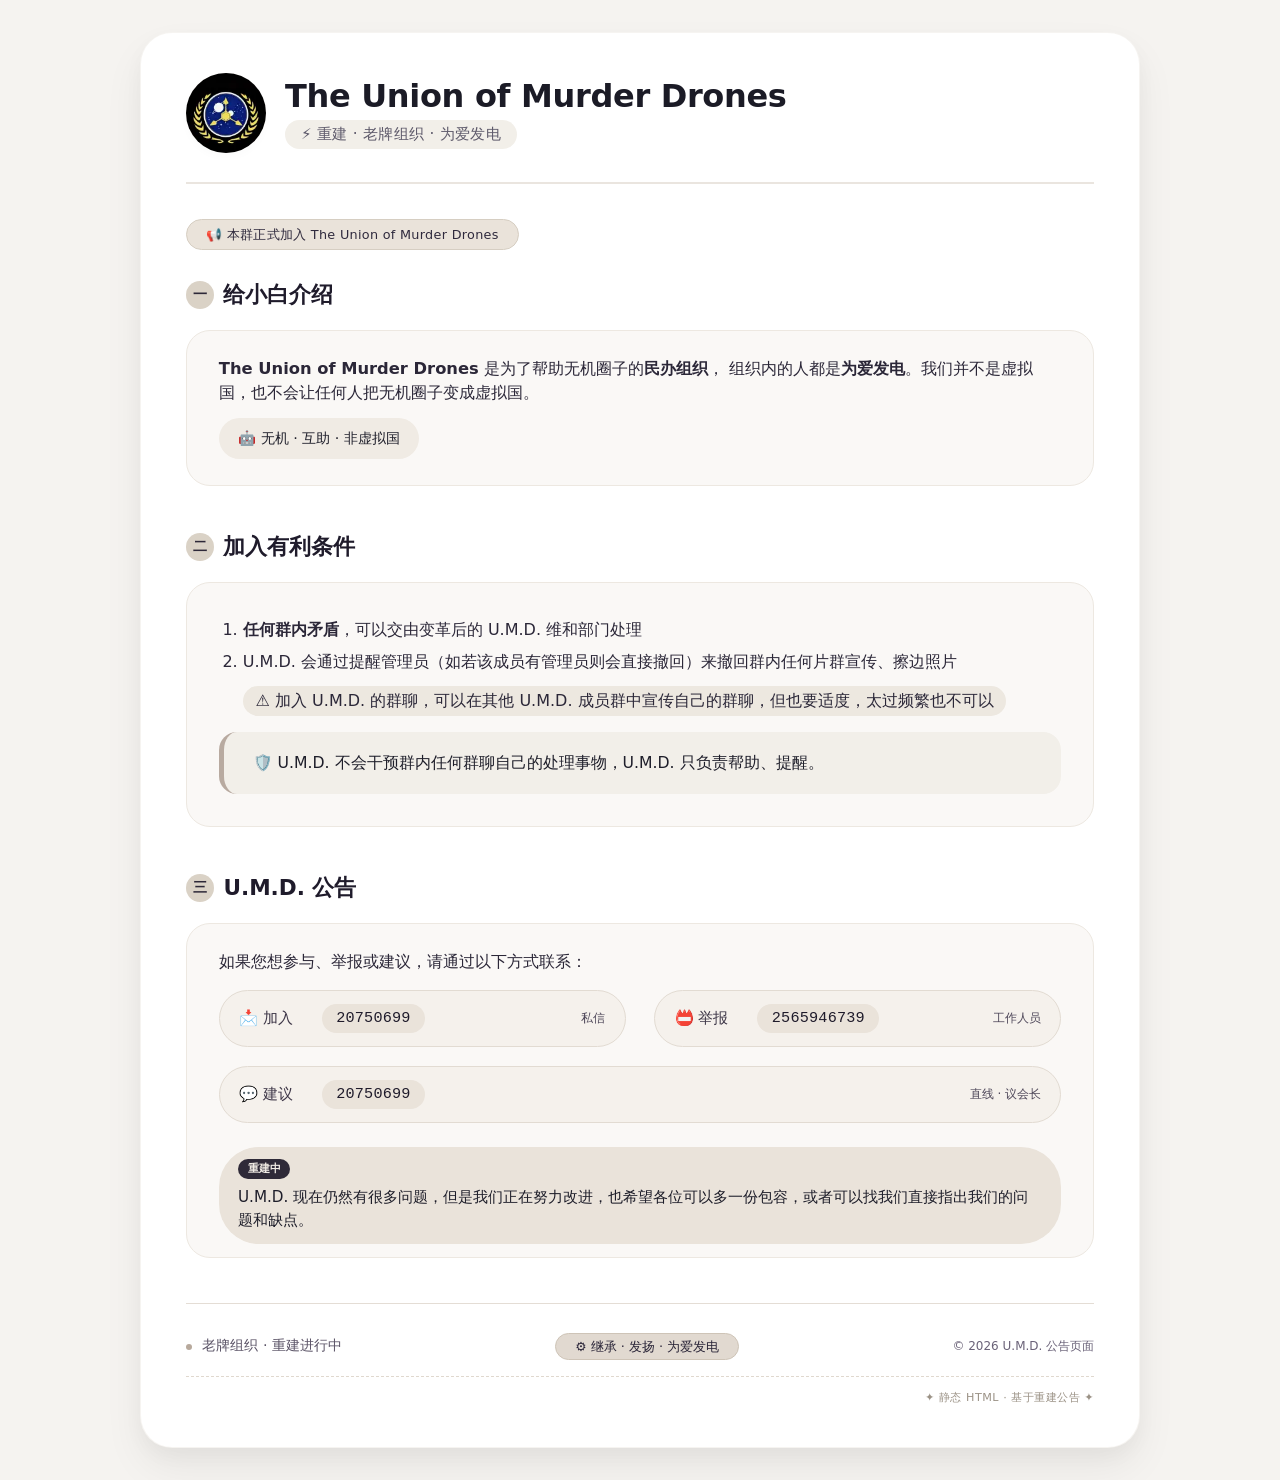
==== index.html @ 748d0394 "START" ====
<!DOCTYPE html>
<html lang="zh-CN">
<head>
  <meta charset="UTF-8">
  <meta name="viewport" content="width=device-width, initial-scale=1.0">
  <title>The Union of Murder Drones · 重建公告</title>
  <!-- 柔和风格，干净排版 -->
  <style>
    * {
      margin: 0;
      padding: 0;
      box-sizing: border-box;
    }

    body {
      background: #f5f3f0;
      font-family: 'Segoe UI', Roboto, system-ui, -apple-system, sans-serif;
      display: flex;
      justify-content: center;
      align-items: center;
      min-height: 100vh;
      padding: 2rem 1rem;
      line-height: 1.5;
      color: #1e1e2a;
    }

    .card {
      max-width: 1000px;
      width: 100%;
      background: #ffffff;
      border-radius: 32px;
      box-shadow: 0 20px 40px rgba(0, 0, 0, 0.06), 0 8px 20px rgba(0, 0, 0, 0.03);
      padding: 2.5rem 2.8rem;
      transition: all 0.2s ease;
      border: 1px solid rgba(220, 210, 200, 0.25);
    }

    /* logo 区域 + 标题 */
    .header {
      display: flex;
      align-items: center;
      gap: 1.2rem;
      flex-wrap: wrap;
      border-bottom: 2px solid #eae5df;
      padding-bottom: 1.8rem;
      margin-bottom: 2.2rem;
    }

    .logo-wrapper {
      flex-shrink: 0;
      width: 80px;
      height: 80px;
      background: #f0ede8;
      border-radius: 40px;
      display: flex;
      align-items: center;
      justify-content: center;
      overflow: hidden;
      box-shadow: 0 4px 8px rgba(0,0,0,0.02);
    }

    .logo-wrapper img {
      width: 100%;
      height: 100%;
      object-fit: contain;
      display: block;
    }

    .title-group {
      flex: 1;
    }

    .title-group h1 {
      font-size: 2rem;
      font-weight: 600;
      letter-spacing: -0.01em;
      color: #1b1b26;
      line-height: 1.2;
    }

    .title-group .subhead {
      font-size: 0.95rem;
      color: #5e5a6b;
      margin-top: 4px;
      font-weight: 400;
      background: #f2efe9;
      display: inline-block;
      padding: 0.2rem 1rem;
      border-radius: 40px;
      letter-spacing: 0.3px;
    }

    /* 公告/公告块 */
    .notice-badge {
      background: #eae3da;
      color: #2f2a3d;
      font-size: 0.8rem;
      font-weight: 500;
      padding: 0.3rem 1.2rem;
      border-radius: 30px;
      display: inline-block;
      margin-bottom: 1.8rem;
      letter-spacing: 0.3px;
      border: 1px solid #d6cec2;
    }

    /* 通用章节 */
    .section {
      margin-bottom: 2.8rem;
    }

    .section-title {
      font-size: 1.35rem;
      font-weight: 600;
      margin-bottom: 1.2rem;
      color: #1f1b2b;
      display: flex;
      align-items: center;
      gap: 0.6rem;
    }

    .section-title .num {
      background: #dad2c6;
      color: #2d2838;
      font-size: 0.9rem;
      font-weight: 600;
      width: 28px;
      height: 28px;
      border-radius: 30px;
      display: inline-flex;
      align-items: center;
      justify-content: center;
    }

    .section p, .section li {
      color: #2b2738;
      font-size: 1rem;
    }

    .content-block {
      background: #faf8f6;
      padding: 1.6rem 2rem;
      border-radius: 24px;
      border: 1px solid #ede8e1;
    }

    .content-block ul, .content-block ol {
      padding-left: 1.5rem;
      margin: 0.6rem 0;
    }

    .content-block li {
      margin-bottom: 0.5rem;
    }

    .content-block li:last-child {
      margin-bottom: 0;
    }

    .highlight-box {
      background: #f2efe9;
      border-left: 5px solid #b8aaa0;
      padding: 1.2rem 1.8rem;
      border-radius: 18px;
      margin: 1.2rem 0 0.4rem;
      font-size: 0.98rem;
    }

    .highlight-box strong {
      color: #1d1a28;
    }

    .badge-warning {
      background: #d9d0c4;
      color: #1d1929;
      font-weight: 500;
      padding: 0.1rem 0.6rem;
      border-radius: 20px;
      font-size: 0.9rem;
    }

    .contact-grid {
      display: grid;
      grid-template-columns: 1fr 1fr;
      gap: 1.2rem 1.8rem;
      margin-top: 0.8rem;
    }

    .contact-item {
      background: #f5f1ec;
      padding: 0.8rem 1.2rem;
      border-radius: 60px;
      display: flex;
      align-items: center;
      gap: 0.8rem;
      border: 1px solid #e2dbd2;
      font-size: 0.95rem;
      transition: background 0.1s ease;
    }

    .contact-item .label {
      font-weight: 500;
      color: #3d3647;
      min-width: 70px;
    }

    .contact-item .value {
      font-family: 'SF Mono', 'JetBrains Mono', monospace;
      background: #eae3da;
      padding: 0.2rem 0.9rem;
      border-radius: 40px;
      color: #1f1b2b;
      font-weight: 500;
      letter-spacing: 0.2px;
    }

    .footnote {
      margin-top: 2.5rem;
      padding-top: 1.8rem;
      border-top: 1px solid #e4ddd5;
      font-size: 0.9rem;
      color: #5a5366;
      display: flex;
      flex-wrap: wrap;
      justify-content: space-between;
      align-items: center;
    }

    .footnote small {
      display: inline-block;
    }

    .footnote .reconstruct-tag {
      background: #e1d9d0;
      padding: 0.2rem 1.2rem;
      border-radius: 60px;
      font-weight: 400;
      color: #2a2538;
      font-size: 0.8rem;
      border: 1px solid #cec4b7;
    }

    @media (max-width: 700px) {
      .card {
        padding: 1.8rem;
      }
      .header {
        flex-direction: column;
        align-items: flex-start;
        gap: 0.8rem;
      }
      .logo-wrapper {
        width: 70px;
        height: 70px;
      }
      .title-group h1 {
        font-size: 1.7rem;
      }
      .contact-grid {
        grid-template-columns: 1fr;
        gap: 0.8rem;
      }
      .content-block {
        padding: 1.2rem 1.2rem;
      }
    }

    @media (max-width: 450px) {
      .card {
        padding: 1.2rem;
      }
      .section-title {
        font-size: 1.2rem;
      }
      .contact-item {
        flex-wrap: wrap;
        gap: 0.4rem;
        border-radius: 30px;
        padding: 0.7rem 1rem;
      }
      .contact-item .label {
        min-width: 60px;
      }
    }

    /* 点缀 */
    .accent-dot {
      display: inline-block;
      width: 6px;
      height: 6px;
      background: #b7a99c;
      border-radius: 10px;
      margin-right: 6px;
    }
  </style>
</head>
<body>
  <div class="card">
    <!-- 头部：logo + 标题 -->
    <div class="header">
      <div class="logo-wrapper">
        <!-- logo 路径 ./blogo.webp -->
        <img src="./blogo.webp" alt="U.M.D. Logo" loading="lazy">
      </div>
      <div class="title-group">
        <h1>The Union of Murder Drones</h1>
        <span class="subhead">⚡ 重建 · 老牌组织 · 为爱发电</span>
      </div>
    </div>

    <!-- 公告横幅 -->
    <div class="notice-badge">
      📢 本群正式加入 The Union of Murder Drones
    </div>

    <!-- 一、给小白介绍 -->
    <div class="section">
      <div class="section-title">
        <span class="num">一</span> 给小白介绍
      </div>
      <div class="content-block">
        <p style="font-size: 1.02rem;">
          <strong>The Union of Murder Drones</strong> 是为了帮助无机圈子的<strong>民办组织</strong>，
          组织内的人都是<strong>为爱发电</strong>。我们并不是虚拟国，也不会让任何人把无机圈子变成虚拟国。
        </p>
        <div style="margin-top: 0.8rem; background: #f0ebe4; padding: 0.6rem 1.2rem; border-radius: 30px; display: inline-block; font-size: 0.9rem;">
          🤖 无机 · 互助 · 非虚拟国
        </div>
      </div>
    </div>

    <!-- 二、加入有利条件 -->
    <div class="section">
      <div class="section-title">
        <span class="num">二</span> 加入有利条件
      </div>
      <div class="content-block">
        <ol style="list-style-type: decimal; font-weight: 400;">
          <li><strong>任何群内矛盾</strong>，可以交由变革后的 U.M.D. 维和部门处理</li>
          <li>
            U.M.D. 会通过提醒管理员（如若该成员有管理员则会直接撤回）来撤回群内任何片群宣传、擦边照片
          </li>
          <li style="font-weight: 500; background: #ede8e0; padding: 0.2rem 0.8rem; border-radius: 40px; display: inline-block; margin-top: 0.2rem;">
            ⚠️ 加入 U.M.D. 的群聊，可以在其他 U.M.D. 成员群中宣传自己的群聊，但也要适度，太过频繁也不可以
          </li>
        </ol>
        <div class="highlight-box" style="margin-top: 1rem;">
          <span style="font-weight: 500;">🛡️ U.M.D. 不会干预群内任何群聊自己的处理事物</span>，U.M.D. 只负责帮助、提醒。
        </div>
      </div>
    </div>

    <!-- 三、U.M.D. 公告 -->
    <div class="section">
      <div class="section-title">
        <span class="num">三</span> U.M.D. 公告
      </div>
      <div class="content-block" style="padding-bottom: 0.8rem;">
        <p style="margin-bottom: 1rem; font-weight: 450;">
          如果您想参与、举报或建议，请通过以下方式联系：
        </p>

        <!-- 网格联系方式 -->
        <div class="contact-grid">
          <div class="contact-item">
            <span class="label">📩 加入</span>
            <span class="value">20750699</span>
            <span style="font-size: 0.75rem; color: #4f485a; margin-left: auto;">私信</span>
          </div>
          <div class="contact-item">
            <span class="label">📛 举报</span>
            <span class="value">2565946739</span>
            <span style="font-size: 0.75rem; color: #4f485a; margin-left: auto;">工作人员</span>
          </div>
          <div class="contact-item" style="grid-column: 1 / -1;">
            <span class="label">💬 建议</span>
            <span class="value">20750699</span>
            <span style="font-size: 0.75rem; color: #4f485a; margin-left: auto;">直线 · 议会长</span>
          </div>
        </div>

        <!-- 补充说明 -->
        <div style="margin-top: 1.5rem; padding: 0.8rem 1.2rem; background: #eae3da; border-radius: 40px; font-size: 0.95rem; display: flex; align-items: center; gap: 0.4rem; flex-wrap: wrap;">
          <span style="background: #2f2a38; color: #f2ede6; padding: 0.1rem 0.6rem; border-radius: 30px; font-size: 0.7rem; font-weight: 600;">重建中</span>
          <span>U.M.D. 现在仍然有很多问题，但是我们正在努力改进，也希望各位可以多一份包容，或者可以找我们直接指出我们的问题和缺点。</span>
        </div>
      </div>
    </div>

    <!-- 额外：公告汇总 / 重建标识 -->
    <div class="footnote">
      <span>
        <span class="accent-dot"></span> 老牌组织 · 重建进行中
      </span>
      <span class="reconstruct-tag">
        ⚙️ 继承 · 发扬 · 为爱发电
      </span>
      <small style="color: #6a6278;">© 2026 U.M.D. 公告页面</small>
    </div>

    <!-- 微交互：显示“静态 · 信息页” -->
    <div style="margin-top: 1rem; font-size: 0.7rem; color: #9b9286; text-align: right; letter-spacing: 0.5px; border-top: 1px dashed #e0d8ce; padding-top: 0.8rem;">
      <span>✦ 静态 HTML · 基于重建公告 ✦</span>
    </div>
  </div>
</body>
</html>
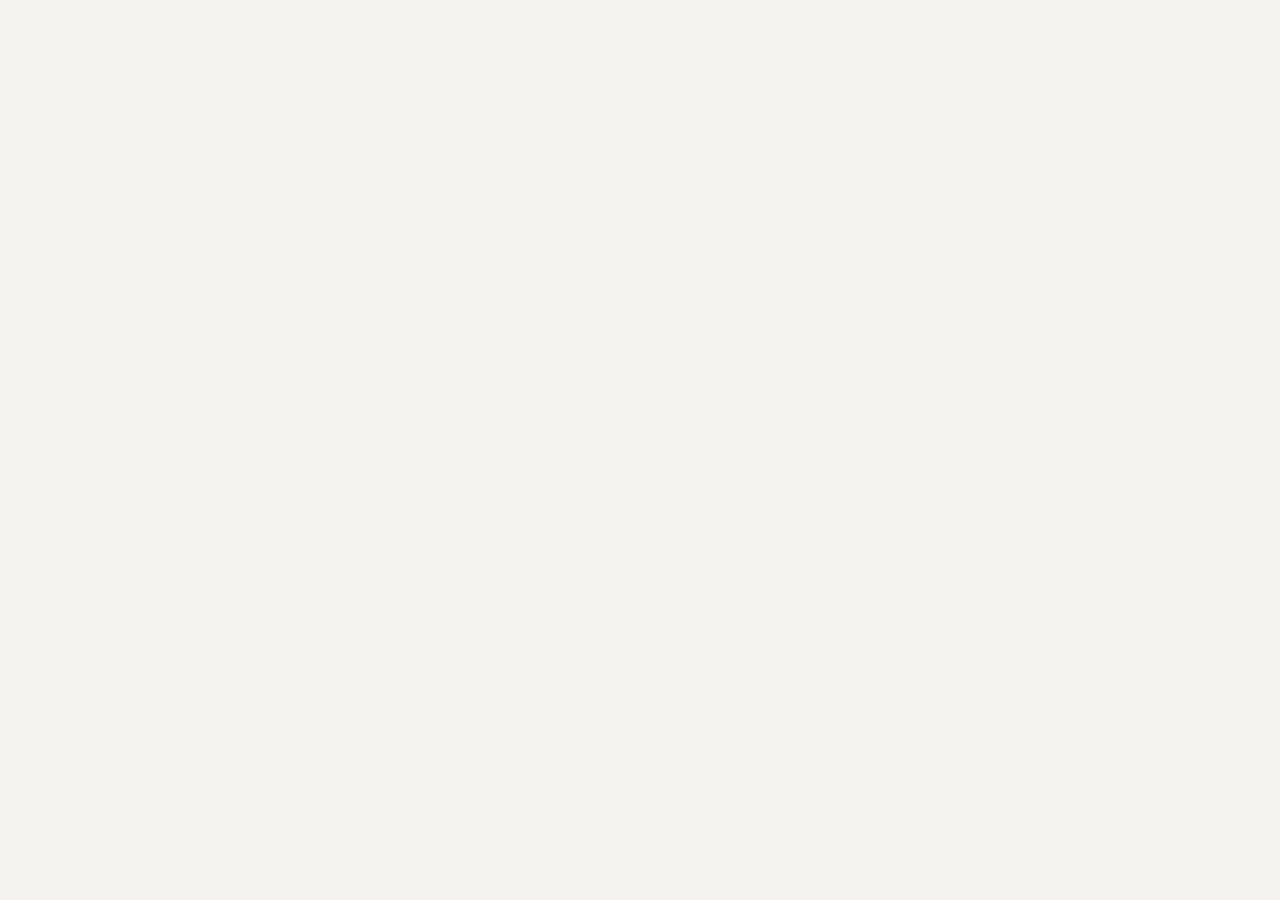
==== commit e0088830: "改为Docsify.ByDeepSeek" ====
--- a/index.html
+++ b/index.html
@@ -3,405 +3,83 @@
 <head>
   <meta charset="UTF-8">
   <meta name="viewport" content="width=device-width, initial-scale=1.0">
-  <title>The Union of Murder Drones · 重建公告</title>
-  <!-- 柔和风格，干净排版 -->
-  <style>
-    * {
-      margin: 0;
-      padding: 0;
-      box-sizing: border-box;
-    }
+  <title>The Union of Murder Drones · 文档</title>
+  
+  <!-- Docsify 核心 -->
+  <link rel="stylesheet" href="//cdn.jsdelivr.net/npm/docsify@4/lib/themes/vue.css">
+  
+  <!-- 自定义 UMD 主题（基于您的设计） -->
+  <link rel="stylesheet" href="theme-umd.css">
+  
+  <!-- 字体图标（可选） -->
+  <link rel="stylesheet" href="//cdn.jsdelivr.net/npm/@mdi/font@7/css/materialdesignicons.min.css">
 
-    body {
-      background: #f5f3f0;
-      font-family: 'Segoe UI', Roboto, system-ui, -apple-system, sans-serif;
-      display: flex;
-      justify-content: center;
-      align-items: center;
-      min-height: 100vh;
-      padding: 2rem 1rem;
-      line-height: 1.5;
-      color: #1e1e2a;
-    }
-
-    .card {
-      max-width: 1000px;
-      width: 100%;
-      background: #ffffff;
-      border-radius: 32px;
-      box-shadow: 0 20px 40px rgba(0, 0, 0, 0.06), 0 8px 20px rgba(0, 0, 0, 0.03);
-      padding: 2.5rem 2.8rem;
-      transition: all 0.2s ease;
-      border: 1px solid rgba(220, 210, 200, 0.25);
-    }
-
-    /* logo 区域 + 标题 */
-    .header {
-      display: flex;
-      align-items: center;
-      gap: 1.2rem;
-      flex-wrap: wrap;
-      border-bottom: 2px solid #eae5df;
-      padding-bottom: 1.8rem;
-      margin-bottom: 2.2rem;
-    }
-
-    .logo-wrapper {
-      flex-shrink: 0;
-      width: 80px;
-      height: 80px;
-      background: #f0ede8;
-      border-radius: 40px;
-      display: flex;
-      align-items: center;
-      justify-content: center;
-      overflow: hidden;
-      box-shadow: 0 4px 8px rgba(0,0,0,0.02);
-    }
-
-    .logo-wrapper img {
-      width: 100%;
-      height: 100%;
-      object-fit: contain;
-      display: block;
-    }
-
-    .title-group {
-      flex: 1;
-    }
-
-    .title-group h1 {
-      font-size: 2rem;
-      font-weight: 600;
-      letter-spacing: -0.01em;
-      color: #1b1b26;
-      line-height: 1.2;
-    }
-
-    .title-group .subhead {
-      font-size: 0.95rem;
-      color: #5e5a6b;
-      margin-top: 4px;
-      font-weight: 400;
-      background: #f2efe9;
-      display: inline-block;
-      padding: 0.2rem 1rem;
-      border-radius: 40px;
-      letter-spacing: 0.3px;
-    }
-
-    /* 公告/公告块 */
-    .notice-badge {
-      background: #eae3da;
-      color: #2f2a3d;
-      font-size: 0.8rem;
-      font-weight: 500;
-      padding: 0.3rem 1.2rem;
-      border-radius: 30px;
-      display: inline-block;
-      margin-bottom: 1.8rem;
-      letter-spacing: 0.3px;
-      border: 1px solid #d6cec2;
-    }
-
-    /* 通用章节 */
-    .section {
-      margin-bottom: 2.8rem;
-    }
-
-    .section-title {
-      font-size: 1.35rem;
-      font-weight: 600;
-      margin-bottom: 1.2rem;
-      color: #1f1b2b;
-      display: flex;
-      align-items: center;
-      gap: 0.6rem;
-    }
-
-    .section-title .num {
-      background: #dad2c6;
-      color: #2d2838;
-      font-size: 0.9rem;
-      font-weight: 600;
-      width: 28px;
-      height: 28px;
-      border-radius: 30px;
-      display: inline-flex;
-      align-items: center;
-      justify-content: center;
-    }
-
-    .section p, .section li {
-      color: #2b2738;
-      font-size: 1rem;
-    }
-
-    .content-block {
-      background: #faf8f6;
-      padding: 1.6rem 2rem;
-      border-radius: 24px;
-      border: 1px solid #ede8e1;
-    }
-
-    .content-block ul, .content-block ol {
-      padding-left: 1.5rem;
-      margin: 0.6rem 0;
-    }
-
-    .content-block li {
-      margin-bottom: 0.5rem;
-    }
-
-    .content-block li:last-child {
-      margin-bottom: 0;
-    }
-
-    .highlight-box {
-      background: #f2efe9;
-      border-left: 5px solid #b8aaa0;
-      padding: 1.2rem 1.8rem;
-      border-radius: 18px;
-      margin: 1.2rem 0 0.4rem;
-      font-size: 0.98rem;
-    }
-
-    .highlight-box strong {
-      color: #1d1a28;
-    }
-
-    .badge-warning {
-      background: #d9d0c4;
-      color: #1d1929;
-      font-weight: 500;
-      padding: 0.1rem 0.6rem;
-      border-radius: 20px;
-      font-size: 0.9rem;
-    }
-
-    .contact-grid {
-      display: grid;
-      grid-template-columns: 1fr 1fr;
-      gap: 1.2rem 1.8rem;
-      margin-top: 0.8rem;
-    }
-
-    .contact-item {
-      background: #f5f1ec;
-      padding: 0.8rem 1.2rem;
-      border-radius: 60px;
-      display: flex;
-      align-items: center;
-      gap: 0.8rem;
-      border: 1px solid #e2dbd2;
-      font-size: 0.95rem;
-      transition: background 0.1s ease;
-    }
-
-    .contact-item .label {
-      font-weight: 500;
-      color: #3d3647;
-      min-width: 70px;
-    }
-
-    .contact-item .value {
-      font-family: 'SF Mono', 'JetBrains Mono', monospace;
-      background: #eae3da;
-      padding: 0.2rem 0.9rem;
-      border-radius: 40px;
-      color: #1f1b2b;
-      font-weight: 500;
-      letter-spacing: 0.2px;
-    }
-
-    .footnote {
-      margin-top: 2.5rem;
-      padding-top: 1.8rem;
-      border-top: 1px solid #e4ddd5;
-      font-size: 0.9rem;
-      color: #5a5366;
-      display: flex;
-      flex-wrap: wrap;
-      justify-content: space-between;
-      align-items: center;
-    }
-
-    .footnote small {
-      display: inline-block;
-    }
-
-    .footnote .reconstruct-tag {
-      background: #e1d9d0;
-      padding: 0.2rem 1.2rem;
-      border-radius: 60px;
-      font-weight: 400;
-      color: #2a2538;
-      font-size: 0.8rem;
-      border: 1px solid #cec4b7;
-    }
-
-    @media (max-width: 700px) {
-      .card {
-        padding: 1.8rem;
-      }
-      .header {
-        flex-direction: column;
-        align-items: flex-start;
-        gap: 0.8rem;
-      }
-      .logo-wrapper {
-        width: 70px;
-        height: 70px;
-      }
-      .title-group h1 {
-        font-size: 1.7rem;
-      }
-      .contact-grid {
-        grid-template-columns: 1fr;
-        gap: 0.8rem;
-      }
-      .content-block {
-        padding: 1.2rem 1.2rem;
-      }
-    }
-
-    @media (max-width: 450px) {
-      .card {
-        padding: 1.2rem;
-      }
-      .section-title {
-        font-size: 1.2rem;
-      }
-      .contact-item {
-        flex-wrap: wrap;
-        gap: 0.4rem;
-        border-radius: 30px;
-        padding: 0.7rem 1rem;
-      }
-      .contact-item .label {
-        min-width: 60px;
-      }
-    }
-
-    /* 点缀 */
-    .accent-dot {
-      display: inline-block;
-      width: 6px;
-      height: 6px;
-      background: #b7a99c;
-      border-radius: 10px;
-      margin-right: 6px;
-    }
-  </style>
+  <!-- Logo 预加载 -->
+  <link rel="icon" href="./blogo.webp" type="image/webp">
 </head>
 <body>
-  <div class="card">
-    <!-- 头部：logo + 标题 -->
-    <div class="header">
-      <div class="logo-wrapper">
-        <!-- logo 路径 ./blogo.webp -->
-        <img src="./blogo.webp" alt="U.M.D. Logo" loading="lazy">
-      </div>
-      <div class="title-group">
-        <h1>The Union of Murder Drones</h1>
-        <span class="subhead">⚡ 重建 · 老牌组织 · 为爱发电</span>
-      </div>
-    </div>
+  <!-- Docsify 挂载点 -->
+  <div id="app"></div>
 
-    <!-- 公告横幅 -->
-    <div class="notice-badge">
-      📢 本群正式加入 The Union of Murder Drones
-    </div>
+  <script>
+    window.$docsify = {
+      // ===== 基础配置 =====
+      name: 'U.M.D.',
+      nameLink: '/',
+      logo: './blogo.webp',
+      repo: '',  // 如果有 GitHub 仓库可填
+      
+      // ===== 侧边栏 =====
+      loadSidebar: '_sidebar.md',
+      sidebarDisplayLevel: 1,
+      
+      // ===== 导航 =====
+      auto2top: true,
+      relativePath: true,
+      
+      // ===== 搜索 =====
+      search: {
+        placeholder: '搜索文档...',
+        noData: '没有找到相关结果',
+        depth: 3
+      },
+      
+      // ===== 代码高亮 =====
+      highlight: {
+        copy: true,
+        copyText: '复制代码'
+      },
+      
+      // ===== 主题 =====
+      themeColor: '#b8aaa0',
+      
+      // ===== 封面 =====
+      coverpage: false,
+      
+      // ===== 页脚 =====
+      footer: {
+        copy: '© 2026 U.M.D. · 老牌组织 · 为爱发电',
+        align: 'center'
+      },
+      
+      // ===== 其他 =====
+      notFoundPage: true,
+      topMargin: 0,
+      maxLevel: 4,
+      subMaxLevel: 3
+    }
+  </script>
 
-    <!-- 一、给小白介绍 -->
-    <div class="section">
-      <div class="section-title">
-        <span class="num">一</span> 给小白介绍
-      </div>
-      <div class="content-block">
-        <p style="font-size: 1.02rem;">
-          <strong>The Union of Murder Drones</strong> 是为了帮助无机圈子的<strong>民办组织</strong>，
-          组织内的人都是<strong>为爱发电</strong>。我们并不是虚拟国，也不会让任何人把无机圈子变成虚拟国。
-        </p>
-        <div style="margin-top: 0.8rem; background: #f0ebe4; padding: 0.6rem 1.2rem; border-radius: 30px; display: inline-block; font-size: 0.9rem;">
-          🤖 无机 · 互助 · 非虚拟国
-        </div>
-      </div>
-    </div>
-
-    <!-- 二、加入有利条件 -->
-    <div class="section">
-      <div class="section-title">
-        <span class="num">二</span> 加入有利条件
-      </div>
-      <div class="content-block">
-        <ol style="list-style-type: decimal; font-weight: 400;">
-          <li><strong>任何群内矛盾</strong>，可以交由变革后的 U.M.D. 维和部门处理</li>
-          <li>
-            U.M.D. 会通过提醒管理员（如若该成员有管理员则会直接撤回）来撤回群内任何片群宣传、擦边照片
-          </li>
-          <li style="font-weight: 500; background: #ede8e0; padding: 0.2rem 0.8rem; border-radius: 40px; display: inline-block; margin-top: 0.2rem;">
-            ⚠️ 加入 U.M.D. 的群聊，可以在其他 U.M.D. 成员群中宣传自己的群聊，但也要适度，太过频繁也不可以
-          </li>
-        </ol>
-        <div class="highlight-box" style="margin-top: 1rem;">
-          <span style="font-weight: 500;">🛡️ U.M.D. 不会干预群内任何群聊自己的处理事物</span>，U.M.D. 只负责帮助、提醒。
-        </div>
-      </div>
-    </div>
-
-    <!-- 三、U.M.D. 公告 -->
-    <div class="section">
-      <div class="section-title">
-        <span class="num">三</span> U.M.D. 公告
-      </div>
-      <div class="content-block" style="padding-bottom: 0.8rem;">
-        <p style="margin-bottom: 1rem; font-weight: 450;">
-          如果您想参与、举报或建议，请通过以下方式联系：
-        </p>
-
-        <!-- 网格联系方式 -->
-        <div class="contact-grid">
-          <div class="contact-item">
-            <span class="label">📩 加入</span>
-            <span class="value">20750699</span>
-            <span style="font-size: 0.75rem; color: #4f485a; margin-left: auto;">私信</span>
-          </div>
-          <div class="contact-item">
-            <span class="label">📛 举报</span>
-            <span class="value">2565946739</span>
-            <span style="font-size: 0.75rem; color: #4f485a; margin-left: auto;">工作人员</span>
-          </div>
-          <div class="contact-item" style="grid-column: 1 / -1;">
-            <span class="label">💬 建议</span>
-            <span class="value">20750699</span>
-            <span style="font-size: 0.75rem; color: #4f485a; margin-left: auto;">直线 · 议会长</span>
-          </div>
-        </div>
-
-        <!-- 补充说明 -->
-        <div style="margin-top: 1.5rem; padding: 0.8rem 1.2rem; background: #eae3da; border-radius: 40px; font-size: 0.95rem; display: flex; align-items: center; gap: 0.4rem; flex-wrap: wrap;">
-          <span style="background: #2f2a38; color: #f2ede6; padding: 0.1rem 0.6rem; border-radius: 30px; font-size: 0.7rem; font-weight: 600;">重建中</span>
-          <span>U.M.D. 现在仍然有很多问题，但是我们正在努力改进，也希望各位可以多一份包容，或者可以找我们直接指出我们的问题和缺点。</span>
-        </div>
-      </div>
-    </div>
-
-    <!-- 额外：公告汇总 / 重建标识 -->
-    <div class="footnote">
-      <span>
-        <span class="accent-dot"></span> 老牌组织 · 重建进行中
-      </span>
-      <span class="reconstruct-tag">
-        ⚙️ 继承 · 发扬 · 为爱发电
-      </span>
-      <small style="color: #6a6278;">© 2026 U.M.D. 公告页面</small>
-    </div>
-
-    <!-- 微交互：显示“静态 · 信息页” -->
-    <div style="margin-top: 1rem; font-size: 0.7rem; color: #9b9286; text-align: right; letter-spacing: 0.5px; border-top: 1px dashed #e0d8ce; padding-top: 0.8rem;">
-      <span>✦ 静态 HTML · 基于重建公告 ✦</span>
-    </div>
-  </div>
+  <!-- Docsify 核心脚本 -->
+  <script src="//cdn.jsdelivr.net/npm/docsify@4"></script>
+  
+  <!-- 插件：搜索 -->
+  <script src="//cdn.jsdelivr.net/npm/docsify@4/lib/plugins/search.min.js"></script>
+  
+  <!-- 插件：复制代码 -->
+  <script src="//cdn.jsdelivr.net/npm/docsify-copy-code@2"></script>
+  
+  <!-- 插件：页脚（如果使用） -->
+  <script src="//cdn.jsdelivr.net/npm/docsify-footer@1/footer.min.js"></script>
 </body>
 </html>
--- a/theme-umd.css
+++ b/theme-umd.css
@@ -0,0 +1,254 @@
+/* ============================================================
+   U.M.D. Docsify 主题 —— 基于您的设计风格
+   ============================================================ */
+
+/* ---------- 全局色调 ---------- */
+:root {
+  --umd-bg: #f5f3f0;
+  --umd-card-bg: #ffffff;
+  --umd-border: rgba(220, 210, 200, 0.25);
+  --umd-text: #1e1e2a;
+  --umd-text-secondary: #5e5a6b;
+  --umd-accent: #b8aaa0;
+  --umd-accent-light: #eae3da;
+  --umd-block-bg: #faf8f6;
+  --umd-highlight-bg: #f2efe9;
+}
+
+/* ---------- 覆盖 Docsify 默认样式 ---------- */
+
+/* 主体背景 + 字体 */
+body {
+  background: var(--umd-bg) !important;
+  font-family: 'Segoe UI', Roboto, system-ui, -apple-system, sans-serif !important;
+  color: var(--umd-text) !important;
+}
+
+/* 内容卡片容器 —— 模拟原 .card 效果 */
+.app-content {
+  max-width: 1000px !important;
+  margin: 2rem auto !important;
+  background: var(--umd-card-bg) !important;
+  border-radius: 32px !important;
+  padding: 2.5rem 2.8rem !important;
+  box-shadow: 0 20px 40px rgba(0, 0, 0, 0.06), 0 8px 20px rgba(0, 0, 0, 0.03) !important;
+  border: 1px solid var(--umd-border) !important;
+}
+
+/* ---------- 侧边栏样式 ---------- */
+.sidebar {
+  background: #faf8f6 !important;
+  border-right: 1px solid #ede8e1 !important;
+  padding-top: 1.5rem !important;
+}
+
+.sidebar-nav ul li a {
+  color: var(--umd-text) !important;
+  font-weight: 400 !important;
+  border-radius: 8px !important;
+  padding: 0.4rem 0.8rem !important;
+  transition: background 0.15s ease !important;
+}
+
+.sidebar-nav ul li a:hover {
+  background: var(--umd-accent-light) !important;
+  color: #1f1b2b !important;
+}
+
+.sidebar-nav ul li a.active {
+  background: var(--umd-accent-light) !important;
+  color: #1f1b2b !important;
+  font-weight: 600 !important;
+  border-left: 4px solid var(--umd-accent) !important;
+}
+
+/* ---------- 侧边栏 Logo ---------- */
+.app-name-link {
+  display: flex !important;
+  align-items: center !important;
+  gap: 0.8rem !important;
+  padding: 0.8rem 1rem !important;
+}
+
+.app-name-link img {
+  width: 40px !important;
+  height: 40px !important;
+  object-fit: contain !important;
+  border-radius: 50% !important;
+  background: #f0ede8 !important;
+  padding: 4px !important;
+}
+
+.app-name-link::before {
+  content: '' !important;
+}
+
+/* ---------- 标题样式 ---------- */
+.markdown-section h1 {
+  font-size: 2rem !important;
+  font-weight: 600 !important;
+  color: #1b1b26 !important;
+  padding-bottom: 0.8rem !important;
+  border-bottom: 2px solid #eae5df !important;
+  margin-bottom: 1.8rem !important;
+}
+
+.markdown-section h2 {
+  font-size: 1.35rem !important;
+  font-weight: 600 !important;
+  color: #1f1b2b !important;
+  margin-top: 2rem !important;
+  margin-bottom: 1rem !important;
+  display: flex !important;
+  align-items: center !important;
+  gap: 0.6rem !important;
+}
+
+/* h2 前面的数字装饰（类似原 .num） */
+.markdown-section h2::before {
+  content: '' !important;
+  display: none !important;
+}
+
+/* 但我们可以用另一种方式：在 Markdown 里手动写序号，或让 h2 自带样式 */
+.markdown-section h2 .num {
+  background: #dad2c6 !important;
+  color: #2d2838 !important;
+  font-size: 0.9rem !important;
+  font-weight: 600 !important;
+  width: 28px !important;
+  height: 28px !important;
+  border-radius: 30px !important;
+  display: inline-flex !important;
+  align-items: center !important;
+  justify-content: center !important;
+  margin-right: 0.4rem !important;
+}
+
+/* ---------- 段落 & 列表 ---------- */
+.markdown-section p {
+  color: #2b2738 !important;
+  font-size: 1rem !important;
+  line-height: 1.6 !important;
+}
+
+.markdown-section ul,
+.markdown-section ol {
+  padding-left: 1.5rem !important;
+  color: #2b2738 !important;
+}
+
+.markdown-section li {
+  margin-bottom: 0.5rem !important;
+}
+
+/* ---------- 强调块（类似原 .highlight-box） ---------- */
+.markdown-section blockquote {
+  background: var(--umd-highlight-bg) !important;
+  border-left: 5px solid var(--umd-accent) !important;
+  padding: 1.2rem 1.8rem !important;
+  border-radius: 18px !important;
+  margin: 1.2rem 0 !important;
+  color: #1d1a28 !important;
+  font-size: 0.98rem !important;
+  font-style: normal !important;
+}
+
+.markdown-section blockquote strong {
+  color: #1d1a28 !important;
+}
+
+/* ---------- 公告徽章（对应原 .notice-badge） ---------- */
+.umd-notice {
+  background: #eae3da !important;
+  color: #2f2a3d !important;
+  font-size: 0.8rem !important;
+  font-weight: 500 !important;
+  padding: 0.3rem 1.2rem !important;
+  border-radius: 30px !important;
+  display: inline-block !important;
+  margin-bottom: 1.8rem !important;
+  letter-spacing: 0.3px !important;
+  border: 1px solid #d6cec2 !important;
+}
+
+/* ---------- 代码块 ---------- */
+.markdown-section pre {
+  background: var(--umd-highlight-bg) !important;
+  border-radius: 16px !important;
+  border: 1px solid #ede8e1 !important;
+}
+
+.markdown-section code {
+  font-family: 'SF Mono', 'JetBrains Mono', monospace !important;
+  background: var(--umd-accent-light) !important;
+  padding: 0.2rem 0.6rem !important;
+  border-radius: 6px !important;
+  font-size: 0.9rem !important;
+}
+
+/* ---------- 表格 ---------- */
+.markdown-section table {
+  border-radius: 16px !important;
+  overflow: hidden !important;
+  border: 1px solid #ede8e1 !important;
+}
+
+.markdown-section th {
+  background: var(--umd-accent-light) !important;
+  color: #1f1b2b !important;
+  font-weight: 600 !important;
+}
+
+.markdown-section td,
+.markdown-section th {
+  padding: 0.6rem 1.2rem !important;
+  border-color: #e4ddd5 !important;
+}
+
+/* ---------- 响应式 ---------- */
+@media (max-width: 700px) {
+  .app-content {
+    padding: 1.8rem !important;
+    margin: 1rem !important;
+    border-radius: 24px !important;
+  }
+  .markdown-section h1 {
+    font-size: 1.7rem !important;
+  }
+}
+
+@media (max-width: 450px) {
+  .app-content {
+    padding: 1.2rem !important;
+    border-radius: 16px !important;
+  }
+  .markdown-section h2 {
+    font-size: 1.2rem !important;
+  }
+}
+
+/* ---------- 页脚 ---------- */
+.footer {
+  text-align: center !important;
+  padding: 1.2rem 0 0.4rem !important;
+  color: #5a5366 !important;
+  font-size: 0.85rem !important;
+  border-top: 1px solid #e4ddd5 !important;
+  margin-top: 2rem !important;
+}
+
+/* ---------- 搜索框 ---------- */
+.search input {
+  border-radius: 30px !important;
+  border: 1px solid #e2dbd2 !important;
+  background: #f5f1ec !important;
+  padding: 0.4rem 1.2rem !important;
+  font-size: 0.9rem !important;
+}
+
+.search input:focus {
+  outline: none !important;
+  border-color: var(--umd-accent) !important;
+  box-shadow: 0 0 0 3px rgba(184, 170, 160, 0.15) !important;
+}
